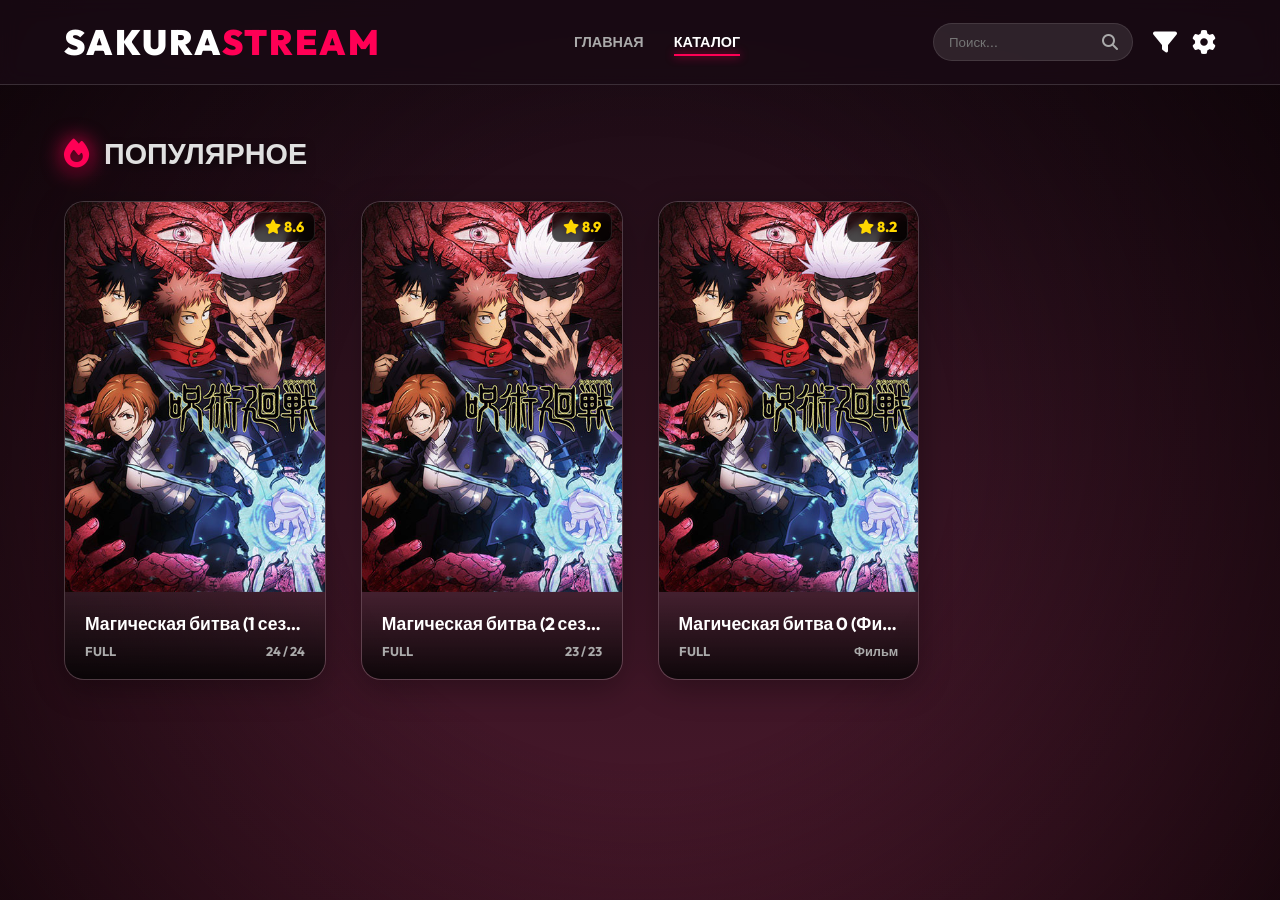
==== popular.html @ 4d101a9f "Create SakuraStream" ====
<!DOCTYPE html>
<html lang="ru">
<head>
    <meta charset="UTF-8">
    <meta name="viewport" content="width=device-width, initial-scale=1.0">
    <title>Sakura Stream | Каталог</title>
    <link rel="stylesheet" href="https://cdnjs.cloudflare.com/ajax/libs/font-awesome/6.4.0/css/all.min.css">
    <link href="https://fonts.googleapis.com/css2?family=Outfit:wght@300;400;700;900&display=swap" rel="stylesheet">
    <link rel="stylesheet" href="css/style.css">
</head>
<body>

    <div id="background-animation"></div>
    <div class="vignette"></div>

    <header>
        <div class="logo" onclick="window.location.href='index.html'">SAKURA<span class="logo-accent" style="color:var(--primary)">STREAM</span></div>
        
        <nav class="nav-menu">
            <a href="index.html">Главная</a>
            <a href="popular.html" class="active">Каталог</a>
        </nav>

        <div class="header-right">
            <div class="search-box">
                <input type="text" placeholder="Поиск...">
                <i class="fa-solid fa-magnifying-glass search-icon"></i>
            </div>
            
            <div class="filter-wrapper">
                <button id="filter-btn" class="gear-btn">
                    <i class="fa-solid fa-filter"></i>
                </button>
                
                <div id="filter-panel" class="filter-dropdown">
                    <div class="filter-section">
                        <h4>Статус</h4>
                        <label class="radio-container">Все
                            <input type="radio" name="status" value="all" checked>
                            <span class="radio-checkmark"></span>
                        </label>
                        <label class="radio-container">Онгоинги
                            <input type="radio" name="status" value="ongoing">
                            <span class="radio-checkmark"></span>
                        </label>
                        <label class="radio-container">Завершенные
                            <input type="radio" name="status" value="finished">
                            <span class="radio-checkmark"></span>
                        </label>
                    </div>
                    <div class="filter-section">
                        <h4>Сортировка</h4>
                        <label class="radio-container">По умолчанию
                            <input type="radio" name="sort" value="default" checked>
                            <span class="radio-checkmark"></span>
                        </label>
                        <label class="radio-container">По рейтингу
                            <input type="radio" name="sort" value="rating">
                            <span class="radio-checkmark"></span>
                        </label>
                    </div>
                </div>
            </div>

            <button id="open-settings" class="gear-btn">
                <i class="fa-solid fa-gear"></i>
            </button>
        </div>
    </header>

    <main style="padding-top: 50px;">
        <h2 class="section-title"><i class="fa-solid fa-fire"></i> ПОПУЛЯРНОЕ</h2>
        
        <div class="grid" id="anime-grid"></div>
    </main>

    <div id="settings-overlay" class="settings-overlay">
        <button id="close-settings-x" class="close-cross"><i class="fa-solid fa-xmark"></i></button>
        <h2 class="settings-title">System Settings</h2>
        <div class="settings-container">
            <div class="setting-row">
                <span class="setting-label"><i class="fa-solid fa-palette"></i> Цвет интерфейса</span>
                <div class="colors-wrapper" style="display:flex; gap:10px;">
                    <div class="color-option active" data-color="#ff0055" style="background: #ff0055;"></div>
                    <div class="color-option" data-color="#00e5ff" style="background: #00e5ff;"></div>
                    <div class="color-option" data-color="#8c00ff" style="background: #8c00ff;"></div>
                    <div class="color-option" data-color="#ff9100" style="background: #ff9100;"></div>
                </div>
            </div>
            <div class="setting-row">
                <span class="setting-label"><i class="fa-solid fa-border-all"></i> Размер сетки</span>
                <input type="range" id="grid-size" class="range-slider" min="180" max="300" value="220">
            </div>
            <div class="setting-row">
                <span class="setting-label"><i class="fa-solid fa-expand"></i> Размер лепестков</span>
                <input type="range" id="petal-size" class="range-slider" min="5" max="30" value="10">
            </div>
            <div class="setting-row">
                <span class="setting-label"><i class="fa-solid fa-wind"></i> Эффект лепестков</span>
                <label class="toggle">
                    <input type="checkbox" id="petal-toggle" checked>
                    <span class="slider"></span>
                </label>
            </div>
        </div>
        <button id="close-settings" class="close-settings-btn">Сохранить и Выйти</button>
    </div>

    <script src="js/db.js"></script>
    <script src="js/main.js"></script>
</body>
</html>
---- css/style.css ----
/* =========================================
   1. ГЛОБАЛЬНЫЕ ПЕРЕМЕННЫЕ И СБРОС
   ========================================= */
:root {
    --bg-deep: #1a0b14;
    --bg-accent: #4a192c;
    --primary: #ff0055;
    --soft-pink: #ffb7b2;
    --glass: rgba(255, 255, 255, 0.05);
    --glass-border: 1px solid rgba(255, 255, 255, 0.15);
    --font-main: 'Outfit', sans-serif;
    --shadow: 0 8px 32px 0 rgba(0, 0, 0, 0.3);
}

* { margin: 0; padding: 0; box-sizing: border-box; font-family: var(--font-main); }

/* =========================================
   2. БАЗОВЫЕ НАСТРОЙКИ (ФИКС СКРОЛЛА)
   ========================================= */
html {
    overflow-x: hidden;
    width: 100%;
}

body {
    background: var(--bg-deep);
    background-image: linear-gradient(to bottom, var(--bg-deep), var(--bg-accent));
    background-attachment: fixed; /* Фон стоит на месте */
    color: #e0e0e0;
    min-height: 100vh;
    overflow-x: hidden;
    
    /* Анимация переходов (Только opacity, без transform!) */
    opacity: 0;
    transition: opacity 0.6s ease-in-out;
}

body.loaded { opacity: 1; }
body.exiting { opacity: 0; pointer-events: none; }

/* =========================================
   3. ФОНОВЫЕ ЭФФЕКТЫ
   ========================================= */
#background-animation { position: fixed; inset: 0; pointer-events: none; z-index: 0; }
.vignette { position: fixed; inset: 0; background: radial-gradient(circle, transparent 40%, #0a0205 120%); pointer-events: none; z-index: 1; }

.petal { 
    position: absolute; top: -50px;
    background: var(--primary); opacity: 0.8; 
    border-radius: 100% 0 100% 0; 
    animation: fall linear forwards;
    box-shadow: 0 0 10px var(--primary); 
}
@keyframes fall {
    0% { top: -10%; transform: translateX(0) rotate(0deg); opacity: 0; }
    10% { opacity: 1; }
    100% { top: 110%; transform: translateX(100px) rotate(360deg); opacity: 0; }
}

/* =========================================
   4. ШАПКА И НАВИГАЦИЯ
   ========================================= */
header {
    width: 100%; padding: 20px 5%;
    display: flex; justify-content: space-between; align-items: center;
    position: relative; z-index: 100;
    background: rgba(26, 11, 20, 0.8);
    backdrop-filter: blur(10px);
    border-bottom: var(--glass-border);
}

.logo {
    font-size: 2.2rem; font-weight: 900; letter-spacing: 2px;
    text-transform: uppercase; color: #fff; cursor: pointer; position: relative;
}
.logo:hover { animation: glitch 0.3s cubic-bezier(.25, .46, .45, .94) both infinite; color: var(--primary); }

@keyframes glitch {
    0% { transform: translate(0); }
    20% { transform: translate(-2px, 2px); }
    40% { transform: translate(-2px, -2px); }
    60% { transform: translate(2px, 2px); }
    80% { transform: translate(2px, -2px); }
    100% { transform: translate(0); }
}

.nav-menu { display: flex; gap: 30px; }
.nav-menu a {
    text-decoration: none; color: #aaa; font-weight: 700; text-transform: uppercase;
    font-size: 0.9rem; transition: 0.3s; position: relative;
}
.nav-menu a:hover, .nav-menu a.active { color: white; }
.nav-menu a.active::after {
    content: ''; position: absolute; bottom: -5px; left: 0; width: 100%; height: 2px;
    background: var(--primary); box-shadow: 0 0 10px var(--primary);
}

.header-right { display: flex; align-items: center; }

/* Поиск */
.search-box { position: relative; margin-right: 20px; }
.search-box input {
    background: rgba(255,255,255,0.1); border: 1px solid rgba(255,255,255,0.1);
    padding: 10px 40px 10px 15px; border-radius: 30px;
    color: white; outline: none; transition: 0.3s; width: 200px;
}
.search-box input:focus {
    width: 250px; border-color: var(--primary);
    background: rgba(0,0,0,0.5); box-shadow: 0 0 15px rgba(var(--primary), 0.2);
}
.search-icon { position: absolute; right: 15px; top: 50%; transform: translateY(-50%); color: #aaa; pointer-events: none; }

.gear-btn {
    font-size: 1.5rem; color: #fff; background: none; border: none; cursor: pointer;
    transition: 0.4s; z-index: 101;
}
.gear-btn:hover { color: var(--primary); transform: rotate(90deg) scale(1.1); }

/* =========================================
   5. HERO SECTION (ГЛАВНЫЙ БАННЕР)
   ========================================= */
.hero {
    position: relative; width: 100%; height: 85vh;
    display: flex; align-items: center; padding: 0 5%;
    margin-bottom: 40px; overflow: hidden;
}

.hero-bg { position: absolute; inset: 0; z-index: -1; }
.hero-bg img {
    width: 100%; height: 100%; object-fit: cover;
    object-position: 50% 20%; /* ФИКС: Показываем лица, а не пузо */
    animation: zoomEffect 20s infinite alternate; 
}
@keyframes zoomEffect { to { transform: scale(1.1); } }

.hero-overlay {
    position: absolute; inset: 0;
    background: linear-gradient(to right, rgba(26, 11, 20, 0.9) 0%, rgba(26, 11, 20, 0.4) 60%, transparent 100%),
                linear-gradient(to bottom, transparent 70%, var(--bg-deep) 100%);
}

.hero-content { position: relative; z-index: 2; max-width: 600px; animation: fadeInUp 1s ease-out; }
@keyframes fadeInUp { from { opacity: 0; transform: translateY(30px); } to { opacity: 1; transform: translateY(0); } }

.hero-tag {
    background: var(--primary); color: white; padding: 5px 12px;
    font-weight: 800; font-size: 0.8rem; border-radius: 4px;
    letter-spacing: 1px; box-shadow: 0 0 15px var(--primary);
}

.hero-title {
    font-size: 4.5rem; line-height: 1; margin: 20px 0; font-weight: 900; letter-spacing: -2px;
    text-shadow: 0 5px 15px rgba(0,0,0,0.5);
    background: linear-gradient(to right, #fff, #aaa); -webkit-background-clip: text; -webkit-text-fill-color: transparent;
}
.hero-desc { font-size: 1.1rem; color: #ccc; line-height: 1.6; margin-bottom: 30px; text-shadow: 0 2px 4px rgba(0,0,0,0.8); }
.hero-buttons { display: flex; gap: 20px; }

/* Кнопки */
.btn-primary, .btn-secondary {
    padding: 15px 40px; border-radius: 50px; font-size: 1rem; font-weight: 800;
    display: flex; align-items: center; gap: 10px; transition: 0.3s; cursor: pointer; text-decoration: none;
}
.btn-primary {
    background: var(--primary); color: white; border: none; box-shadow: 0 0 30px rgba(var(--primary), 0.4);
}
.btn-primary:hover { transform: translateY(-5px); background: white; color: var(--primary); box-shadow: 0 10px 40px rgba(var(--primary), 0.6); }

.btn-secondary {
    background: rgba(255,255,255,0.1); color: white; border: 1px solid rgba(255,255,255,0.2); backdrop-filter: blur(5px);
}
.btn-secondary:hover { background: rgba(255,255,255,0.2); border-color: white; }

/* =========================================
   6. КОНТЕНТ И СЕТКА
   ========================================= */
main { max-width: 1400px; margin: 0 auto; padding: 40px 5%; width: 100%; position: relative; z-index: 10; }

.section-title {
    font-size: 1.8rem; font-weight: 800; margin-bottom: 30px;
    display: flex; align-items: center; gap: 15px; text-transform: uppercase;
    text-shadow: 0 4px 10px rgba(0,0,0,0.5);
}
.section-title i { color: var(--primary); filter: drop-shadow(0 0 10px var(--primary)); }

.grid {
    display: grid; grid-template-columns: repeat(auto-fill, minmax(240px, 1fr)); gap: 35px;
}

.card {
    background: var(--glass); border: var(--glass-border); border-radius: 20px;
    overflow: hidden; cursor: pointer; transition: 0.4s ease;
    position: relative; display: flex; flex-direction: column; box-shadow: var(--shadow);
}
.card:hover { transform: translateY(-10px); border-color: var(--soft-pink); box-shadow: 0 15px 40px rgba(255, 183, 178, 0.1); }

.card-image { width: 100%; aspect-ratio: 2 / 3; position: relative; overflow: hidden; }
.card-image img { width: 100%; height: 100%; object-fit: cover; transition: transform 0.6s; }
.card:hover img { transform: scale(1.1); }

.rating-badge {
    position: absolute; top: 10px; right: 10px;
    background: rgba(0, 0, 0, 0.7); backdrop-filter: blur(4px);
    color: #ffd700; padding: 5px 10px; border-radius: 8px;
    font-weight: 800; font-size: 0.9rem; z-index: 5; border: 1px solid rgba(255, 255, 255, 0.1);
}

.card-overlay {
    position: absolute; inset: 0; background: rgba(26, 11, 20, 0.6);
    display: flex; justify-content: center; align-items: center; opacity: 0; transition: 0.3s;
}
.card:hover .card-overlay { opacity: 1; }
.play-btn {
    width: 65px; height: 65px; background: var(--primary); border-radius: 50%;
    display: flex; justify-content: center; align-items: center; color: white; font-size: 1.8rem; box-shadow: 0 0 25px var(--primary);
}

.card-content { padding: 20px; background: linear-gradient(to top, rgba(0,0,0,0.8), transparent); }
.card-content h3 { font-size: 1.1rem; margin-bottom: 8px; white-space: nowrap; overflow: hidden; text-overflow: ellipsis; color: #fff; }

/* =========================================
   7. ПРОСМОТР И ФУТЕР
   ========================================= */
.watch-container, .footer-content { width: 100%; max-width: 1400px; margin: 0 auto; padding: 0 5%; position: relative; z-index: 10; }
.video-box {
    width: 100%; aspect-ratio: 16 / 9; background: #000; border-radius: 20px;
    overflow: hidden; border: var(--glass-border); box-shadow: 0 20px 50px rgba(0,0,0,0.5); margin-bottom: 30px;
}
#player-frame, .video-box iframe { width: 100%; height: 100%; border: none; display: block; }
.info-box {
    background: rgba(255, 255, 255, 0.03); backdrop-filter: blur(15px);
    padding: 30px; border-radius: 20px; border: var(--glass-border); box-shadow: var(--shadow);
}
.info-box h1 { font-size: 2.5rem; margin-bottom: 15px; text-shadow: 0 0 20px rgba(var(--primary), 0.4); }

footer {
    background: rgba(0,0,0,0.3); padding: 50px 0; margin-top: 50px;
    border-top: 1px solid rgba(255,255,255,0.05); text-align: center; position: relative; z-index: 10;
}
.socials { margin: 20px 0; display: flex; justify-content: center; gap: 20px; }
.socials a { color: #fff; font-size: 1.5rem; transition: 0.3s; }
.socials a:hover { color: var(--primary); transform: scale(1.2); }
.back-btn { display: inline-flex; align-items: center; gap: 10px; color: #e0e0e0; text-decoration: none; font-weight: bold; font-size: 1.1rem; margin-bottom: 20px; transition: 0.3s; }
.back-btn:hover { color: var(--primary); transform: translateX(-5px); }

/* =========================================
   8. НАСТРОЙКИ (MODAL)
   ========================================= */
.settings-overlay {
    position: fixed; inset: 0; background: rgba(10, 5, 8, 0.95); z-index: 1000;
    display: flex; flex-direction: column; justify-content: center; align-items: center;
    opacity: 0; pointer-events: none; transition: 0.3s;
}
.settings-overlay.active { opacity: 1; pointer-events: all; }

.settings-container { width: 100%; max-width: 550px; }
.setting-row { display: flex; justify-content: space-between; align-items: center; padding: 25px 0; border-bottom: 1px solid rgba(255,255,255,0.1); color: #e0e0e0; font-size: 1.1rem; font-weight: 600; }

.close-cross {
    position: absolute; top: 30px; right: 40px; background: transparent; border: none;
    color: rgba(255, 255, 255, 0.5); font-size: 2.5rem; cursor: pointer; transition: 0.4s; z-index: 1002;
}
.close-cross:hover { color: var(--primary); transform: rotate(90deg) scale(1.1); text-shadow: 0 0 15px var(--primary); }

.settings-title {
    font-size: 2.5rem; margin-bottom: 40px; text-transform: uppercase;
    background: linear-gradient(90deg, #fff, #bbb); -webkit-background-clip: text; -webkit-text-fill-color: transparent;
}
.close-settings-btn { 
    margin-top: 50px; padding: 15px 50px; background: rgba(255,255,255,0.1); 
    border: 1px solid rgba(255,255,255,0.2); color: white; border-radius: 30px; 
    font-weight: bold; cursor: pointer; transition: 0.3s;
}
.close-settings-btn:hover { background: var(--primary); border-color: var(--primary); }

.color-option { width: 45px; height: 45px; border-radius: 50%; cursor: pointer; border: 3px solid transparent; transition: 0.3s; }
.color-option.active { border-color: white; transform: scale(1.15); box-shadow: 0 0 20px currentColor; }
.range-slider { width: 180px; height: 6px; background: rgba(255,255,255,0.1); border-radius: 5px; outline: none; -webkit-appearance: none; }
.range-slider::-webkit-slider-thumb { -webkit-appearance: none; width: 20px; height: 20px; background: var(--primary); border-radius: 50%; cursor: pointer; box-shadow: 0 0 10px var(--primary); }
.toggle { position: relative; width: 60px; height: 30px; }
.toggle input { opacity: 0; }
.slider { position: absolute; inset: 0; background: rgba(255,255,255,0.1); border-radius: 34px; transition: .4s; cursor: pointer; }
.slider:before { position: absolute; content: ""; height: 24px; width: 24px; left: 3px; bottom: 3px; background: white; border-radius: 50%; transition: .4s; }
input:checked + .slider { background: var(--primary); }
input:checked + .slider:before { transform: translateX(30px); }

/* =========================================
   9. АДАПТИВНОСТЬ
   ========================================= */
@media (max-width: 768px) {
    .hero-title { font-size: 3rem; }
    .hero { height: 70vh; }
    .hero-content { width: 100%; }
    .hero-bg img { object-position: 50% 10%; } /* Фикс картинки на мобилках */
    .hero-buttons { flex-direction: column; }
    .btn-primary, .btn-secondary { width: 100%; justify-content: center; }
    .grid { grid-template-columns: repeat(auto-fill, minmax(160px, 1fr)); }
    .nav-menu { display: none; }
}
/* === ПАНЕЛЬ ФИЛЬТРОВ === */
.filter-wrapper {
    position: relative;
    margin-right: 15px;
}

.filter-dropdown {
    position: absolute;
    top: 50px;
    right: 0;
    width: 250px;
    background: rgba(15, 5, 10, 0.95);
    border: 1px solid rgba(255, 255, 255, 0.1);
    backdrop-filter: blur(20px);
    border-radius: 16px;
    padding: 20px;
    box-shadow: 0 10px 40px rgba(0,0,0,0.5);
    
    /* Скрыто по умолчанию */
    opacity: 0; pointer-events: none; transform: translateY(-10px);
    transition: 0.3s cubic-bezier(0.4, 0, 0.2, 1);
    z-index: 900;
}

.filter-dropdown.active {
    opacity: 1; pointer-events: all; transform: translateY(0);
}

.filter-section {
    margin-bottom: 20px;
    border-bottom: 1px solid rgba(255,255,255,0.1);
    padding-bottom: 15px;
}
.filter-section:last-child { border: none; margin-bottom: 0; padding-bottom: 0; }

.filter-section h4 {
    color: var(--primary);
    font-size: 0.9rem; text-transform: uppercase; letter-spacing: 1px;
    margin-bottom: 15px; font-weight: 800;
}

/* КАСТОМНЫЕ РАДИО-КНОПКИ */
.radio-container {
    display: block; position: relative;
    padding-left: 30px; margin-bottom: 12px;
    cursor: pointer; font-size: 0.9rem; color: #ccc;
    user-select: none; transition: 0.3s;
}

.radio-container:hover { color: white; }

.radio-container input {
    position: absolute; opacity: 0; cursor: pointer;
}

.radio-checkmark {
    position: absolute; top: 0; left: 0;
    height: 18px; width: 18px;
    background-color: rgba(255,255,255,0.1);
    border-radius: 50%;
    border: 1px solid rgba(255,255,255,0.3);
    transition: 0.3s;
}

/* Когда выбрано */
.radio-container input:checked ~ .radio-checkmark {
    background-color: var(--primary);
    border-color: var(--primary);
    box-shadow: 0 0 10px var(--primary);
}

/* Точка внутри */
.radio-checkmark:after {
    content: ""; position: absolute; display: none;
}
.radio-container input:checked ~ .radio-checkmark:after {
    display: block;
    top: 5px; left: 5px; width: 6px; height: 6px;
    border-radius: 50%; background: white;
}
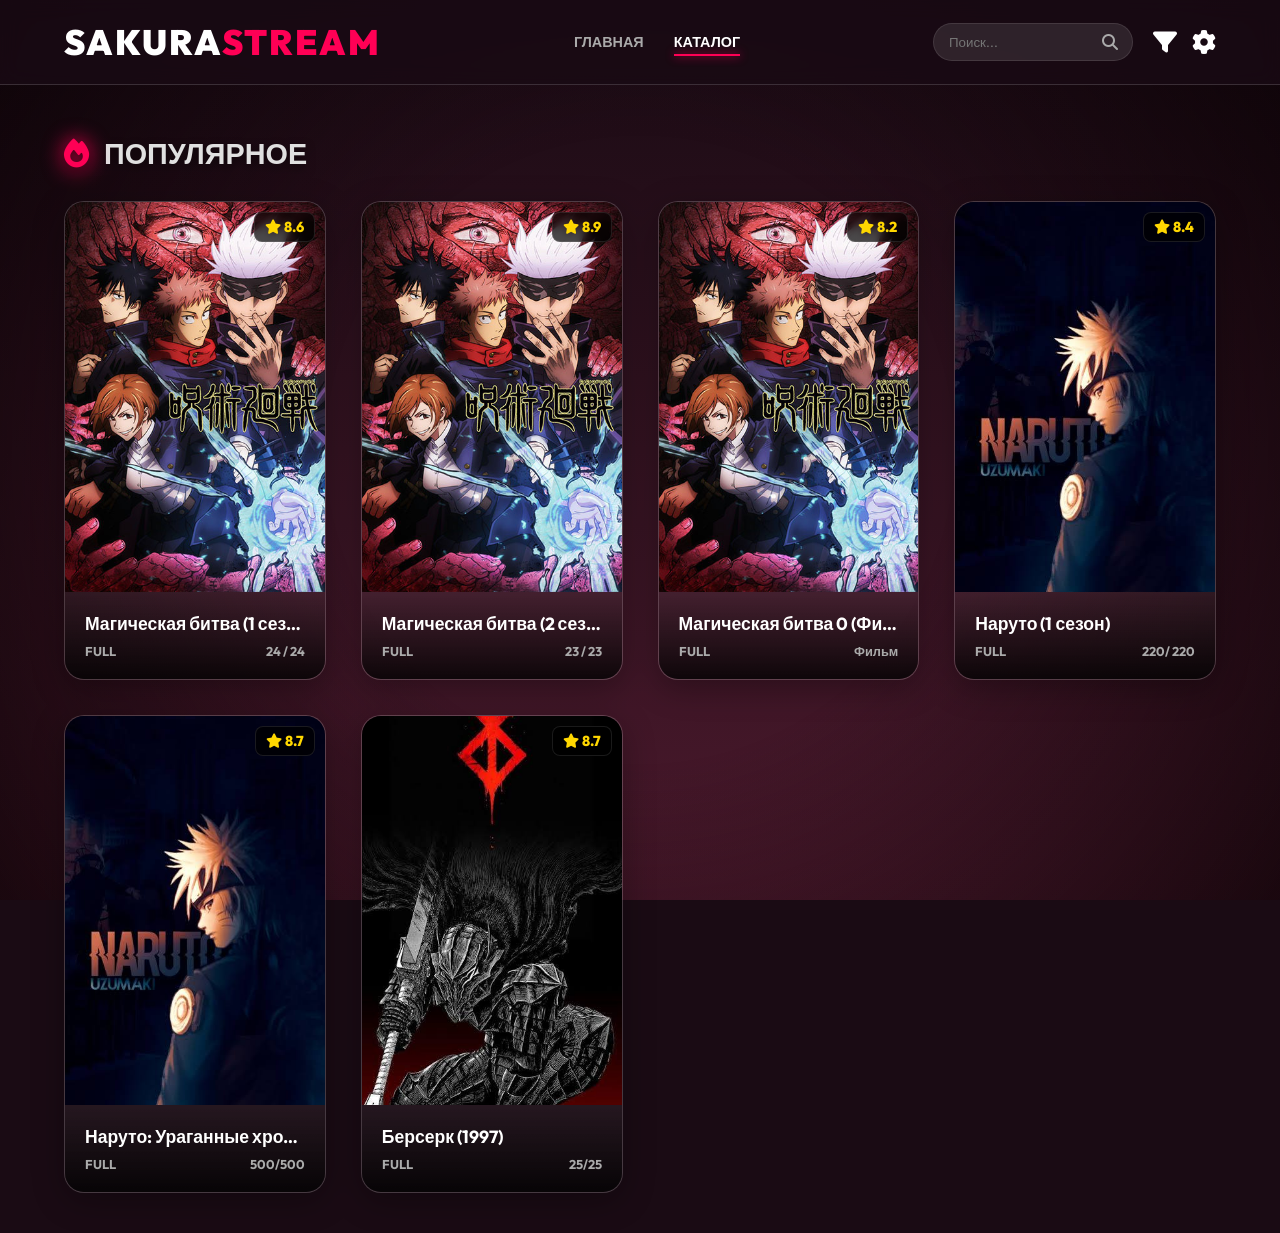
==== commit b49864ad: "Only computer" ====
--- a/popular.html
+++ b/popular.html
@@ -9,7 +9,11 @@
     <link rel="stylesheet" href="css/style.css">
 </head>
 <body>
-
+<div id="mobile-warning">
+    <i class="fa-solid fa-desktop"></i>
+    <h1>Только ПК</h1>
+    <p>SakuraStream слишком крут для твоего телефона.<br>Зайди с компьютера.</p>
+</div>
     <div id="background-animation"></div>
     <div class="vignette"></div>
 
--- a/css/style.css
+++ b/css/style.css
@@ -376,4 +376,54 @@
     display: block;
     top: 5px; left: 5px; width: 6px; height: 6px;
     border-radius: 50%; background: white;
+}
+/* === МОБИЛЬНАЯ ЗАГЛУШКА (ANTI-MOBILE SHIELD) === */
+#mobile-warning {
+    display: none; /* На ПК скрыто */
+}
+
+@media (max-width: 768px) {
+    /* Скрываем всё, что было */
+    body > *:not(#mobile-warning) {
+        display: none !important;
+    }
+
+    /* Показываем заглушку */
+    #mobile-warning {
+        position: fixed;
+        inset: 0;
+        background: #000;
+        z-index: 9999;
+        display: flex;
+        flex-direction: column;
+        justify-content: center;
+        align-items: center;
+        text-align: center;
+        padding: 20px;
+        color: var(--primary);
+    }
+
+    #mobile-warning i {
+        font-size: 5rem;
+        margin-bottom: 20px;
+        animation: pulse 2s infinite;
+    }
+
+    #mobile-warning h1 {
+        font-size: 2rem;
+        text-transform: uppercase;
+        margin-bottom: 10px;
+        color: white;
+    }
+
+    #mobile-warning p {
+        color: #888;
+        font-size: 1.2rem;
+    }
+}
+
+@keyframes pulse {
+    0% { transform: scale(1); opacity: 1; }
+    50% { transform: scale(1.1); opacity: 0.7; }
+    100% { transform: scale(1); opacity: 1; }
 }
